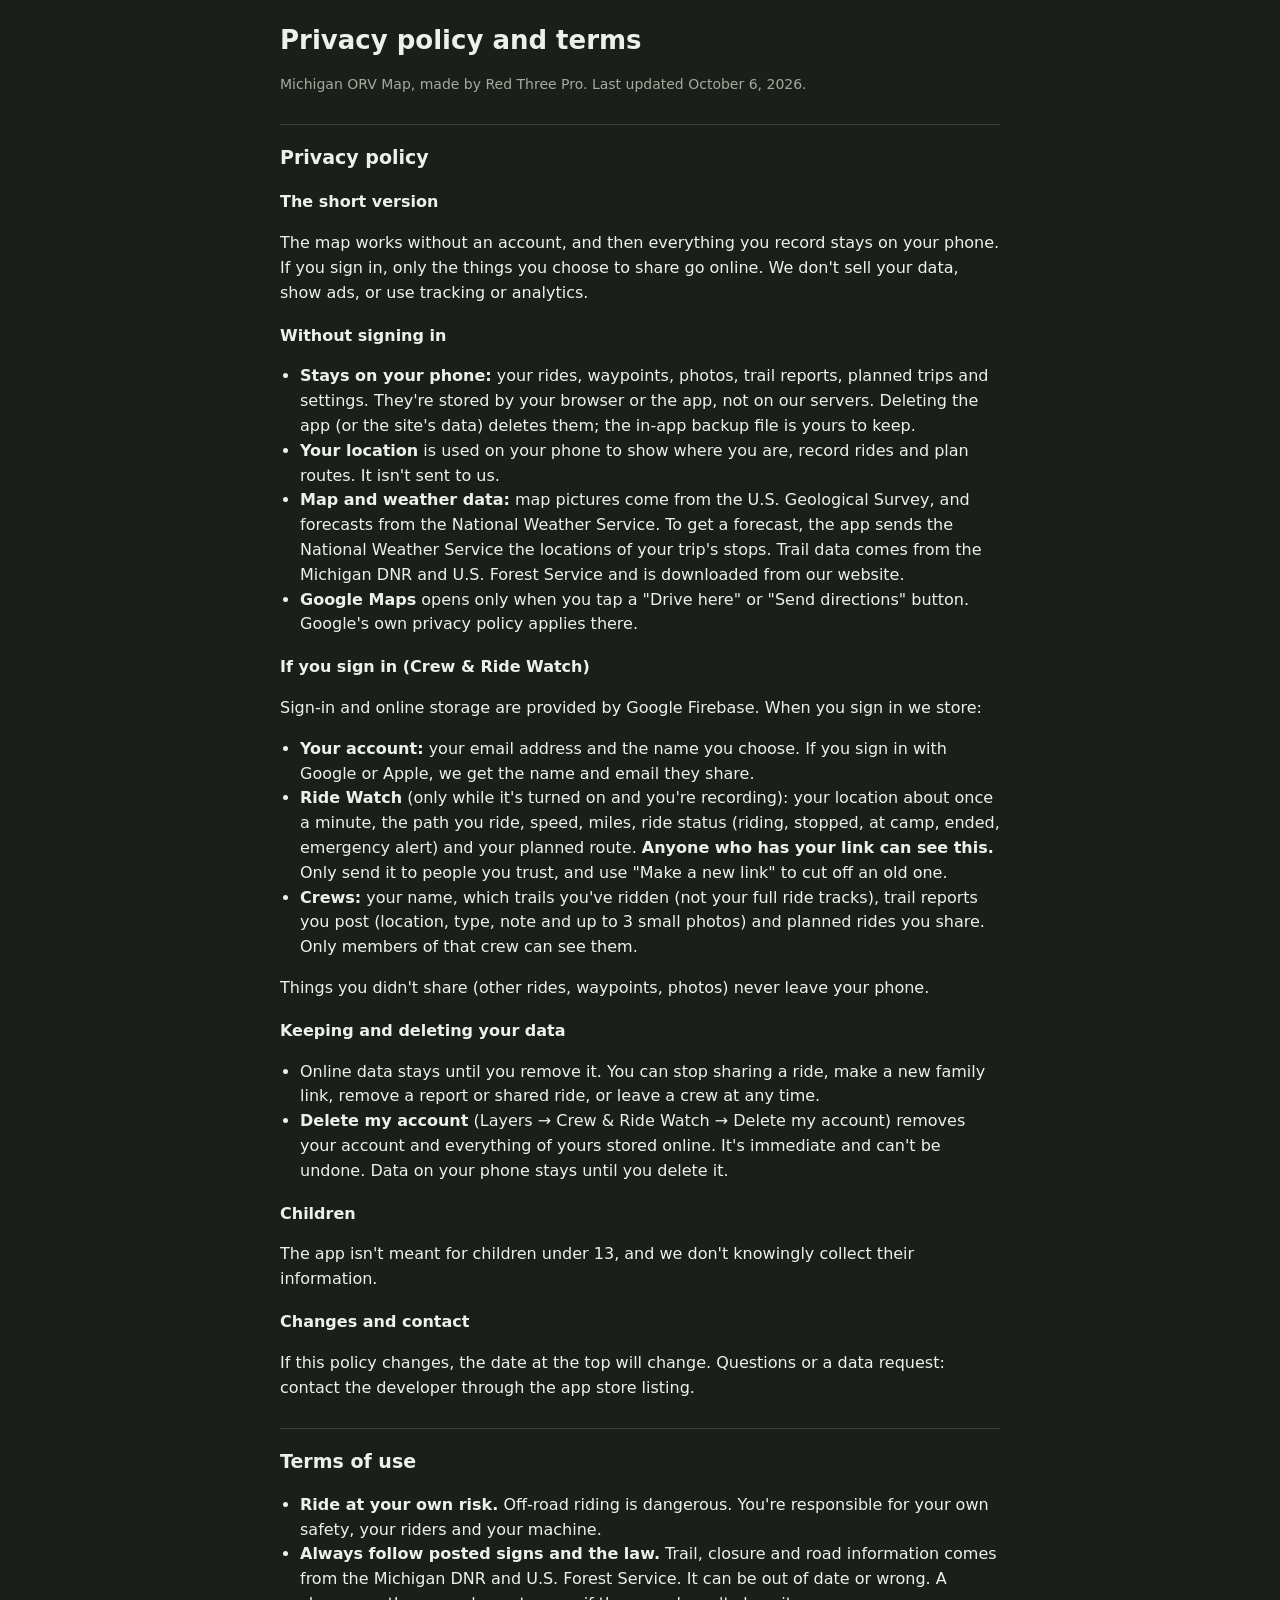
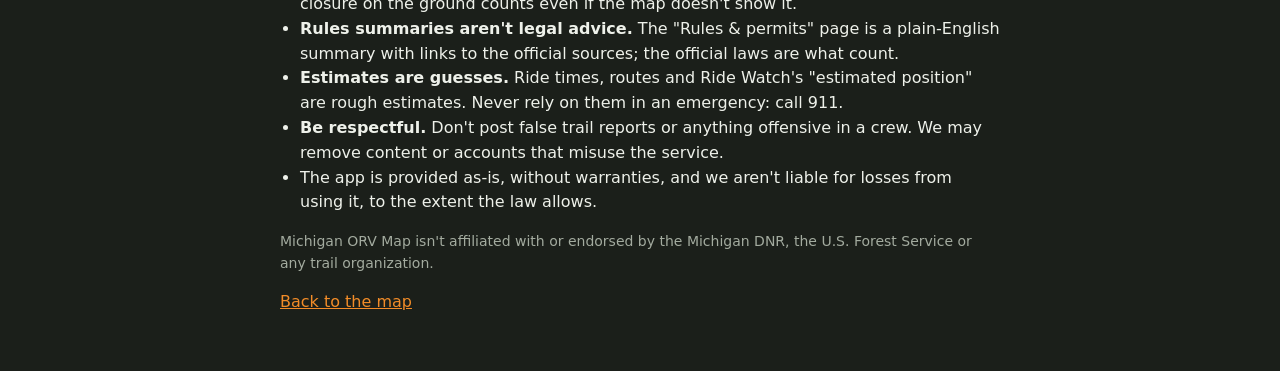
==== app/privacy.html @ f9184555 "Trail colors (by type, or ridden vs not ridden; every color adjustable), ridden trails green with a " ====
<!doctype html>
<html lang="en">
<head>
<meta charset="utf-8">
<meta name="viewport" content="width=device-width, initial-scale=1, viewport-fit=cover">
<title>Privacy and terms</title>
<meta name="theme-color" content="#1b1f1a">
<link rel="icon" href="icons/icon-192.png">
<style>
  :root { --bg: #1b1f1a; --panel: #232822; --text: #eef1ea; --muted: #a3ab9f; --line: #3a4138; --accent: #f28c28; }
  html, body { margin: 0; background: var(--bg); color: var(--text); font: 16px/1.55 system-ui, -apple-system, Segoe UI, Roboto, sans-serif; }
  main { max-width: 720px; margin: 0 auto; padding: calc(20px + env(safe-area-inset-top, 0px)) 16px calc(40px + env(safe-area-inset-bottom, 0px)); }
  h1 { font-size: 26px; margin: 0 0 4px; }
  h2 { font-size: 19px; margin: 28px 0 6px; border-top: 1px solid var(--line); padding-top: 18px; }
  h3 { font-size: 16px; margin: 18px 0 4px; }
  p, li { color: var(--text); }
  .muted { color: var(--muted); font-size: 14px; }
  a { color: var(--accent); }
  ul { padding-left: 20px; }
</style>
</head>
<body>
<main>
  <h1>Privacy policy and terms</h1>
  <p class="muted">Michigan ORV Map, made by Red Three Pro. Last updated October 6, 2026.</p>

  <h2>Privacy policy</h2>
  <h3>The short version</h3>
  <p>The map works without an account, and then everything you record stays on your phone. If you sign in, only the things you choose to share go online. We don't sell your data, show ads, or use tracking or analytics.</p>

  <h3>Without signing in</h3>
  <ul>
    <li><b>Stays on your phone:</b> your rides, waypoints, photos, trail reports, planned trips and settings. They're stored by your browser or the app, not on our servers. Deleting the app (or the site's data) deletes them; the in-app backup file is yours to keep.</li>
    <li><b>Your location</b> is used on your phone to show where you are, record rides and plan routes. It isn't sent to us.</li>
    <li><b>Map and weather data:</b> map pictures come from the U.S. Geological Survey, and forecasts from the National Weather Service. To get a forecast, the app sends the National Weather Service the locations of your trip's stops. Trail data comes from the Michigan DNR and U.S. Forest Service and is downloaded from our website.</li>
    <li><b>Google Maps</b> opens only when you tap a "Drive here" or "Send directions" button. Google's own privacy policy applies there.</li>
  </ul>

  <h3>If you sign in (Crew &amp; Ride Watch)</h3>
  <p>Sign-in and online storage are provided by Google Firebase. When you sign in we store:</p>
  <ul>
    <li><b>Your account:</b> your email address and the name you choose. If you sign in with Google or Apple, we get the name and email they share.</li>
    <li><b>Ride Watch</b> (only while it's turned on and you're recording): your location about once a minute, the path you ride, speed, miles, ride status (riding, stopped, at camp, ended, emergency alert) and your planned route. <b>Anyone who has your link can see this.</b> Only send it to people you trust, and use "Make a new link" to cut off an old one.</li>
    <li><b>Crews:</b> your name, which trails you've ridden (not your full ride tracks), trail reports you post (location, type, note and up to 3 small photos) and planned rides you share. Only members of that crew can see them.</li>
  </ul>
  <p>Things you didn't share (other rides, waypoints, photos) never leave your phone.</p>

  <h3>Keeping and deleting your data</h3>
  <ul>
    <li>Online data stays until you remove it. You can stop sharing a ride, make a new family link, remove a report or shared ride, or leave a crew at any time.</li>
    <li><b>Delete my account</b> (Layers → Crew &amp; Ride Watch → Delete my account) removes your account and everything of yours stored online. It's immediate and can't be undone. Data on your phone stays until you delete it.</li>
  </ul>

  <h3>Children</h3>
  <p>The app isn't meant for children under 13, and we don't knowingly collect their information.</p>

  <h3>Changes and contact</h3>
  <p>If this policy changes, the date at the top will change. Questions or a data request: <span id="contact">contact the developer through the app store listing</span>.</p>

  <h2>Terms of use</h2>
  <ul>
    <li><b>Ride at your own risk.</b> Off-road riding is dangerous. You're responsible for your own safety, your riders and your machine.</li>
    <li><b>Always follow posted signs and the law.</b> Trail, closure and road information comes from the Michigan DNR and U.S. Forest Service. It can be out of date or wrong. A closure on the ground counts even if the map doesn't show it.</li>
    <li><b>Rules summaries aren't legal advice.</b> The "Rules &amp; permits" page is a plain-English summary with links to the official sources; the official laws are what count.</li>
    <li><b>Estimates are guesses.</b> Ride times, routes and Ride Watch's "estimated position" are rough estimates. Never rely on them in an emergency: call 911.</li>
    <li><b>Be respectful.</b> Don't post false trail reports or anything offensive in a crew. We may remove content or accounts that misuse the service.</li>
    <li>The app is provided as-is, without warranties, and we aren't liable for losses from using it, to the extent the law allows.</li>
  </ul>
  <p class="muted">Michigan ORV Map isn't affiliated with or endorsed by the Michigan DNR, the U.S. Forest Service or any trail organization.</p>
  <p><a href="./">Back to the map</a></p>
</main>
</body>
</html>
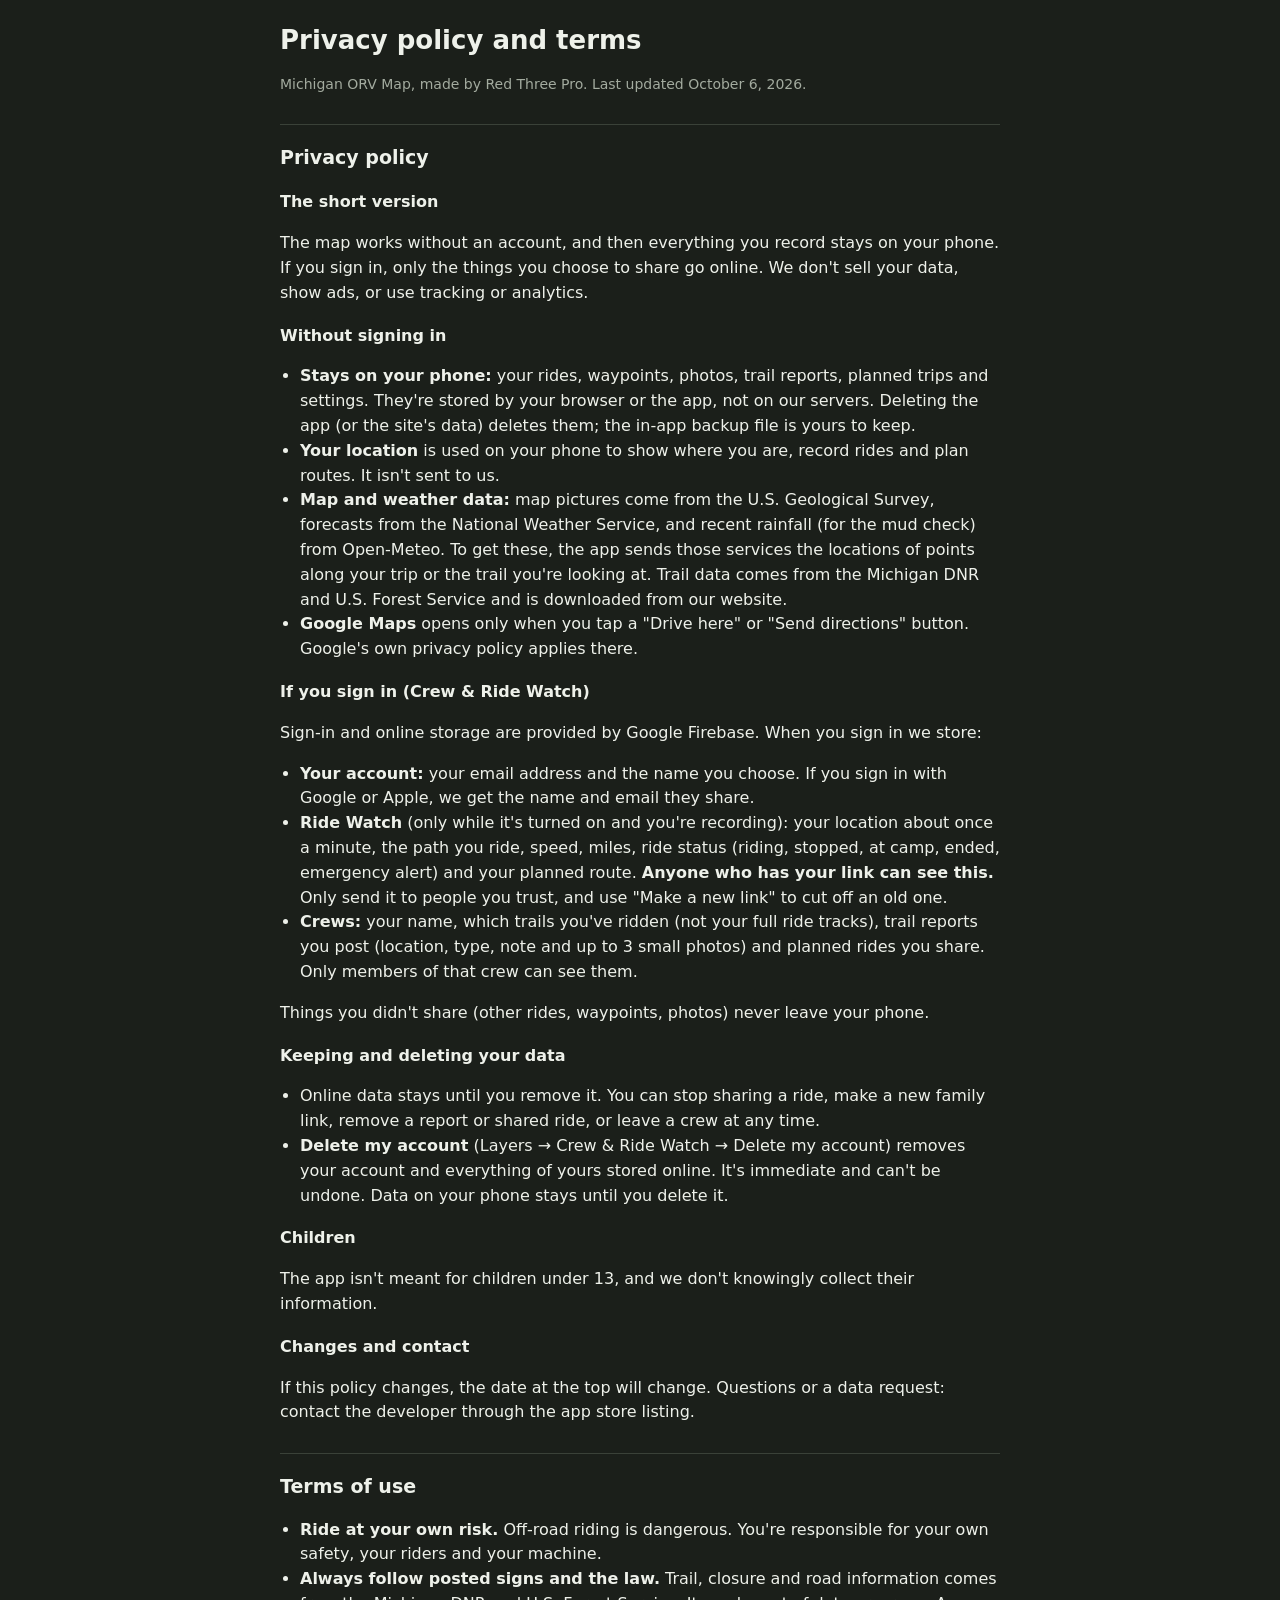
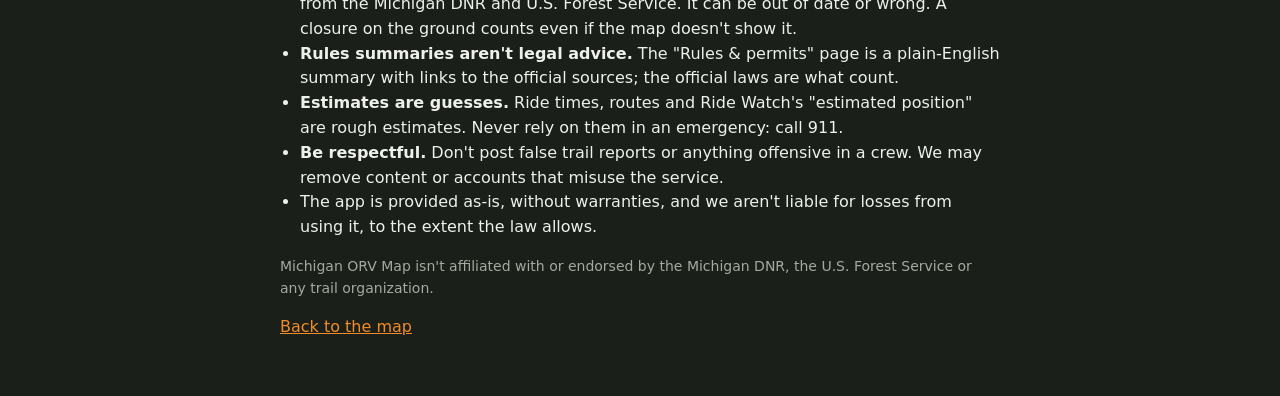
==== commit cbf6b011: "Mud forecast (recent rain along trips and trails via Open-Meteo, trail reports on the route as trip " ====
--- a/app/privacy.html
+++ b/app/privacy.html
@@ -32,7 +32,7 @@
   <ul>
     <li><b>Stays on your phone:</b> your rides, waypoints, photos, trail reports, planned trips and settings. They're stored by your browser or the app, not on our servers. Deleting the app (or the site's data) deletes them; the in-app backup file is yours to keep.</li>
     <li><b>Your location</b> is used on your phone to show where you are, record rides and plan routes. It isn't sent to us.</li>
-    <li><b>Map and weather data:</b> map pictures come from the U.S. Geological Survey, and forecasts from the National Weather Service. To get a forecast, the app sends the National Weather Service the locations of your trip's stops. Trail data comes from the Michigan DNR and U.S. Forest Service and is downloaded from our website.</li>
+    <li><b>Map and weather data:</b> map pictures come from the U.S. Geological Survey, forecasts from the National Weather Service, and recent rainfall (for the mud check) from Open-Meteo. To get these, the app sends those services the locations of points along your trip or the trail you're looking at. Trail data comes from the Michigan DNR and U.S. Forest Service and is downloaded from our website.</li>
     <li><b>Google Maps</b> opens only when you tap a "Drive here" or "Send directions" button. Google's own privacy policy applies there.</li>
   </ul>
 
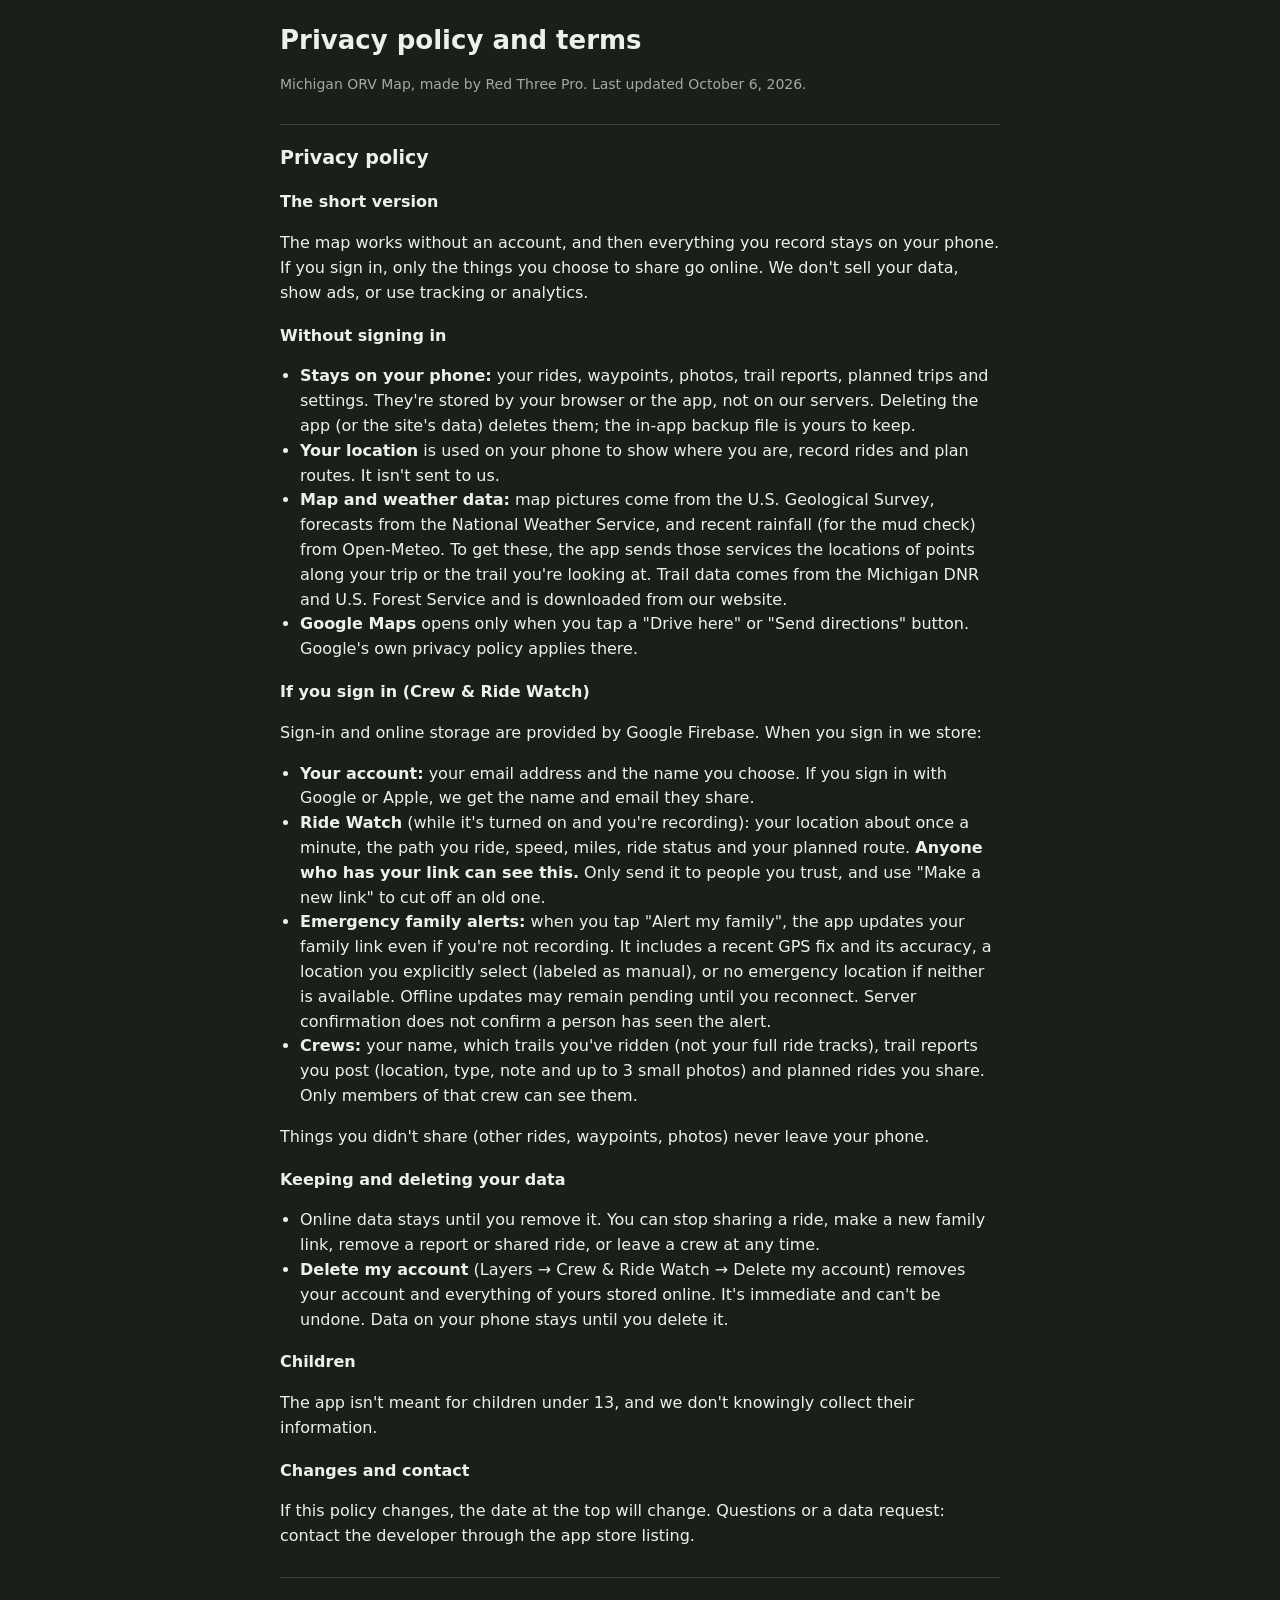
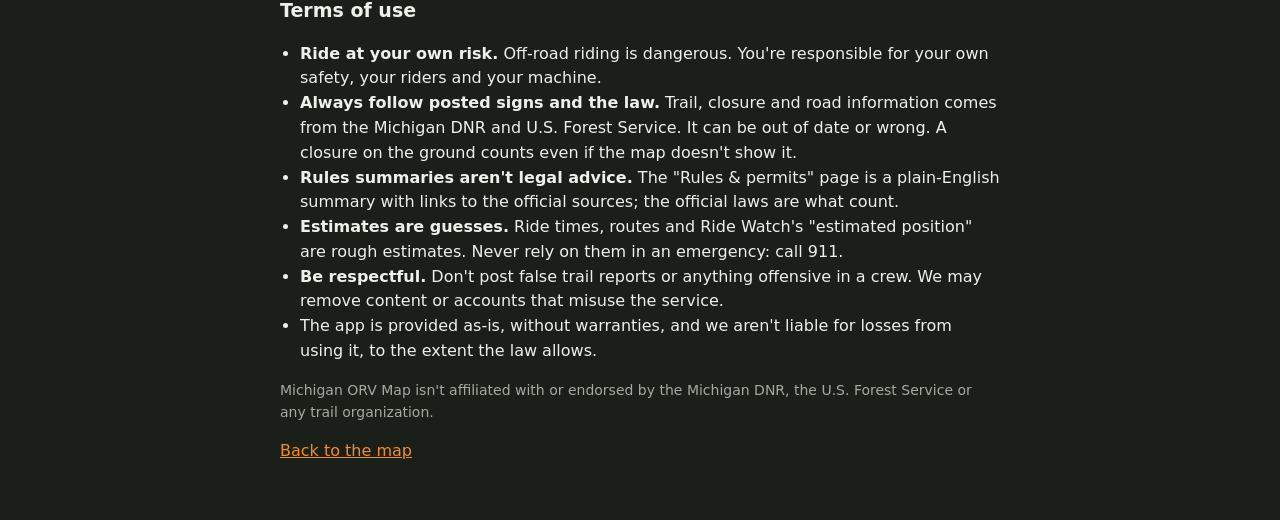
==== commit d7e73795: "Improve emergency sharing, track gap repair, and offline reliability" ====
--- a/app/privacy.html
+++ b/app/privacy.html
@@ -40,7 +40,8 @@
   <p>Sign-in and online storage are provided by Google Firebase. When you sign in we store:</p>
   <ul>
     <li><b>Your account:</b> your email address and the name you choose. If you sign in with Google or Apple, we get the name and email they share.</li>
-    <li><b>Ride Watch</b> (only while it's turned on and you're recording): your location about once a minute, the path you ride, speed, miles, ride status (riding, stopped, at camp, ended, emergency alert) and your planned route. <b>Anyone who has your link can see this.</b> Only send it to people you trust, and use "Make a new link" to cut off an old one.</li>
+    <li><b>Ride Watch</b> (while it's turned on and you're recording): your location about once a minute, the path you ride, speed, miles, ride status and your planned route. <b>Anyone who has your link can see this.</b> Only send it to people you trust, and use "Make a new link" to cut off an old one.</li>
+    <li><b>Emergency family alerts:</b> when you tap "Alert my family", the app updates your family link even if you're not recording. It includes a recent GPS fix and its accuracy, a location you explicitly select (labeled as manual), or no emergency location if neither is available. Offline updates may remain pending until you reconnect. Server confirmation does not confirm a person has seen the alert.</li>
     <li><b>Crews:</b> your name, which trails you've ridden (not your full ride tracks), trail reports you post (location, type, note and up to 3 small photos) and planned rides you share. Only members of that crew can see them.</li>
   </ul>
   <p>Things you didn't share (other rides, waypoints, photos) never leave your phone.</p>
